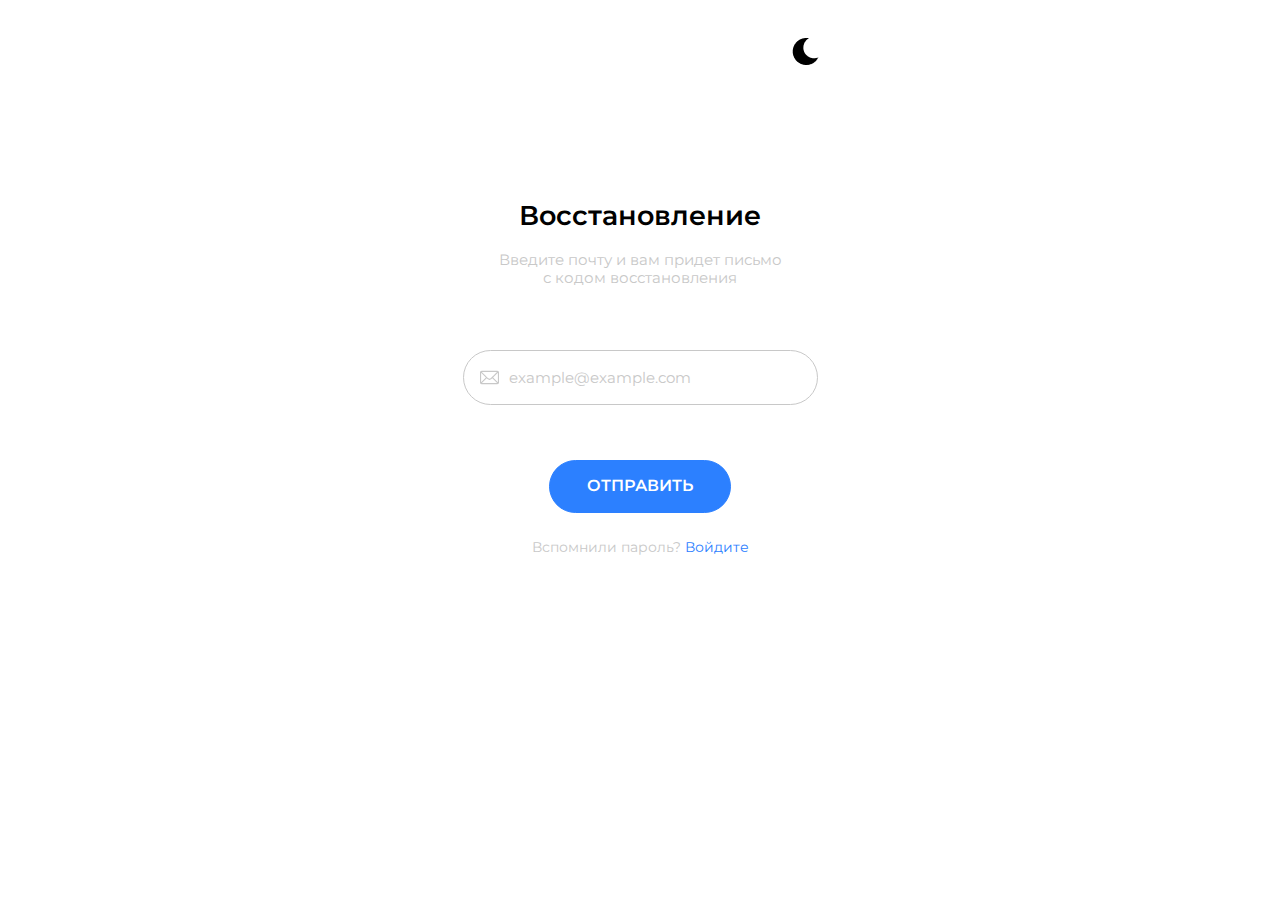
==== forgot/index.html @ 631c5f06 "add index.htnl and style.css" ====
<!DOCTYPE html>
<html lang="en">
<head>
  <meta charset="UTF-8">
  <meta http-equiv="X-UA-Compatible" content="IE=edge">
  <meta name="viewport" content="width=device-width, initial-scale=1.0">
  <title>Восстановление Пароля</title>
  <link rel="stylesheet" href="/forgot/css/normalize.css">
  <link rel="stylesheet" href="/forgot/css/style.css">
  <script defer src="/forgot/js/app.js"></script>
  <script defer src="/forgot/js/app2.js"></script>
</head>
<body>

      <!-- ПЕРЕКЛЮЧЕНИЕ ТЕМЫ -->
    <section class="sct-theme">

      <div class="container sct-theme__container">

        <button class="sct-theme__toggle">
          <div class="sct-theme__toggle__bg"></div>
        </button>

      </div>

    </section>


    <!-- ХЕДЕР -->
    <header class="header">

      <div class="container header__container">

        <h1 class="header__heading">
          Восстановление
        </h1>

        <p class="header__description">
          Введите почту и вам придет письмо <br> с кодом восстановления
        </p>

      </div>

    </header>

    <main>


      <!-- СЕКЦИЯ "ФОРМА" -->
      <section class="sct-form">

        <div class="container sct-form__container">

          <form autocomplete method="POST" class="sct-form__form">
            
            <input autocomplete="off" type="email" name="email" placeholder="example@example.com" class="sct-form__form__input">

            <input autocomplete="off" minlength="6" maxlength="6" type="text" name="password" placeholder="Verify Code" class="sct-form__form__input">

            <a href="" class="sct-form__form__mail">
              Не приходит код?
            </a>

            <a href="" class="sct-form__form__mail">
              Сменить почту
            </a>
            
            <!-- <button type="submit" class="btn sct-form__form__btn">
              ВОЙТИ
            </button> -->

          </form>

          <button class="btn btn-send">
            ОТПРАВИТЬ
          </button>

          <button class="btn btn-verify">
            ВОССТАНОВИТЬ
          </button>

          <p class="sct-form__reg">
            Вспомнили пароль?
            <a href="/index.html" class="sct-form__reg__link">
              Войдите
            </a>
          </p>

        </div>

      </section>

    </main>

</body>
</html>
---- forgot/css/style.css ----
/* ШРИФТЫ */
@import url('https://fonts.googleapis.com/css2?family=Montserrat:wght@400;600&display=swap');


/* ОБЩЕЕ */
* {
  box-sizing: border-box;
  padding: 0;
  margin: 0;
  list-style: none;
}

html {
  font-family: 'Montserrat', sans-serif;
}

body {
  background-color: var(--color-background);
  transition: background-color .5s;
}

h1,
h2,
h3,
h4,
h5,
h6,
p {
  margin: 0;
  padding: 0;
}

a,
a:hover,
a:visited,
a:focus,
a:active {
  text-decoration: none;
}

button {
  outline: none;
  border: none;
  cursor: pointer;
  background-color: transparent;
}


/* КОНТЕЙНЕР */
.container {
  display: block;
  max-width: 375px;
  padding: 0px 10px;
  margin-left: auto;
  margin-right: auto;
}


/* ГЛОБАЛЬНАЯ ПЕРЕМЕННАЯ СВЕТЛАЯ ТЕМА */
:root {
  /* sct-theme_toggle */
  --bg-image-sct-theme__toggle: url(../img/moon.svg) no-repeat;
  --width-sct-theme-toggle: 27px;
  --left-sct-theme-toggle: 92.874397%;
  --shadow-sct-theme-toggle: drop-shadow(0 0 10px rgba(26, 26, 26, .5));


  /* header */
  --padding-header: 130px;

  /* header__svg */
  --width-header__svg: 210px;
  --height-header__svg: 194px;
  --bg-image-header__svg: url(../img/server\ 1.png) no-repeat;

  /* header__heading */
  --color-header_heading: #000;

  /* header__description */
  --color-header_description: #c8c8c8;;


  /* sct-form */

  /* sct-form__form__input */
  --display-sct-form__form__input: none;
  --display-btn-send: block;
  --display-btn-verify: none;
  --display-sct-form__form__mail: none;
  --color-sct-form__form__input: #c8c8c8;
  --color-sct-form__form__mail: #c8c8c8;

  /* sct-form__form__input::placeholder */
  --color-sct-form__form__input-placeholder: #c8c8c8;
  --bg-image-sct-form__form__input-nth-child1: url(../img/placeholder/mail.svg) no-repeat;
  --bg-image-sct-form__form__input-nth-child2: url(../img/placeholder/pass\ gray.svg) no-repeat;


  /* sct-form__form__forgot */
  --color-sct-form__form__forgot: #c5c5c5;

  /* sct-form_reg */
  --color-sct-form_reg: #c8c8c8;


  /* background */
  --color-background: #fff;
}


/* ГЛОБАЛЬНАЯ ПЕРЕМЕННАЯ ТЕМНАЯ ТЕМА */
:root[data-theme='dark'] {
  /* sct-theme_toggle */
  --bg-image-sct-theme__toggle: url(../img/sun.png) contain no-repeat;
  --width-sct-theme-toggle: 36px;
  --left-sct-theme-toggle: 89.8%;
  --shadow-sct-theme-toggle: drop-shadow(0 0 10px rgba(255, 255, 255, 0.5));


  /* header */
  --padding-header: 121px;

  /* header__svg */
  --width-header__svg: 272px;
  --height-header__svg: 195px;
  --bg-image-header__svg: url(../img/server4.png) no-repeat;

  /* header__heading */
  --color-header_heading: #fff;

  /* header__description */
  --color-header_description: #fff;;


  /* sct-form */

  /* sct-form__form__input */
  --color-sct-form__form__input: #fff;
  --color-sct-form__form__mail: #fff;

  /* sct-form__form__input::placeholder */
  --color-sct-form__form__input-placeholder: #fff;
  --bg-image-sct-form__form__input-nth-child1: url(../img/placeholder/mail\ white.svg) no-repeat;
  --bg-image-sct-form__form__input-nth-child2: url(../img/placeholder/pass\ white.svg) no-repeat;


  /* sct-form__form__forgot */
  --color-sct-form__form__forgot: #fff;

  /* sct-form_reg */
  --color-sct-form_reg: #fff;


  /* background */
  --color-background: #1a1a1a;
}

:root[verify='true'] {
  --display-sct-form__form__input: block;
  --display-btn-send: none;
  --display-btn-verify: block;
  --display-sct-form__form__mail: inline-block;
}

html[data-theme='dark'] .sct-theme__toggle__bg {
  width: 100%;
  height: 100%;
  background: url(../img/sun.png) no-repeat;
  transition: background .5s;
}


/* КНОПКА ПЕРЕКЛЮЧЕНИЯ ТЕМЫ */
.sct-theme {
  width: 100%;

  padding-top: 38px;
}

.sct-theme__container {
  width: 375px;
}

.sct-theme__toggle {
  position: relative;
  left: var(--left-sct-theme-toggle);
  width: var(--width-sct-theme-toggle);
  height: var(--width-sct-theme-toggle);
  transition-property: left, width, height;
  transition-duration: .5s;
}

.sct-theme__toggle__bg {
  width: 100%;
  height: 100%;
  background: url(../img/moon.png) no-repeat;
  transition: background .5s;
}

.sct-theme__toggle__bg:hover {
  filter: var(--shadow-sct-theme-toggle);
  transition: filter .5s;
}


/* ХЕДЕР */
.header {
  padding-top: var(--padding-header);
}

.header__container {
  display: flex;
  flex-direction: column;
  align-items: center;
}

.header__svg {
  width: var(--width-header__svg);
  height: var(--height-header__svg);

  background: var(--bg-image-header__svg);

  margin-bottom: 19px;

  transition-property: width, height, background-color;
  transition-duration: .5s;
}

.header__heading {
  margin-bottom: 19px;

  font-weight: 600;
  font-size: 27px;
  line-height: 33px;
  color: var(--color-header_heading);
  transition: color .5s;
}

.header__description {
  text-align: center;
  font-weight: 400;
  font-size: 15px;
  line-height: 18px;
  color: var(--color-header_description);
  transition: color .5s;
}


/* СЕКЦИЯ "ФОРМА" */
.sct-form {
  padding-top: 63px;
}

.sct-form__container {
  display: flex;
  flex-direction: column;
  align-items: center;
}

.sct-form__form {
  display: flex;
  flex-direction: column;
  align-items: center;
}

.sct-form__form__img {
  display: inline-block;
  position: relative;
  left: 18px;

  width: 21px;
  height: 21px;
}

.sct-form__form__mail {
  display: var(--display-sct-form__form__mail);
  font-weight: 400;
  font-size: 15px;
  line-height: 18px;
  color: var(--color-sct-form__form__mail);
  transition-property: display, color;
  transition-duration: .5s;
}

.sct-form__form__mail:nth-of-type(1) {
  margin-bottom: 8px;
  margin-left: 214px;
}

.sct-form__form__mail:nth-of-type(2) {
  margin-bottom: 55px;
  margin-left: 236px;
}

.sct-form__form__input {
  display: inline-block;

  width: 355px;
  height: 55px;

  color: #c8c8c8;

  border: 1px solid var(--color-sct-form__form__input);
  border-radius: 100px;
  background-color: transparent;
  transition: border .5s;
}

.sct-form__form__input:nth-child(2) {
  margin-bottom: 14px;
}

.sct-form__form__input:nth-child(1) {
  margin-bottom: 55px;
}

.sct-form__form__input:focus {
  color: #2C80FF;
}

.sct-form__form__input:nth-child(1):focus::placeholder {
  background: url(../img/placeholder/mail\ blue.svg) no-repeat 5%;
  transition: background .5s;
}

.sct-form__form__input:nth-child(2):focus::placeholder {
  background: url(../img/placeholder/pass-blue.svg) no-repeat 5%;
  transition: background .5s;
}

.sct-form__form__input::placeholder {
  padding-left: 45px;
  font-weight: 400;
  font-size: 15px;
  line-height: 18px;
  color: var(--color-sct-form__form__input-placeholder);
  transition: color .5s;
}

.sct-form__form__input:nth-child(1)::placeholder {
  background: var(--bg-image-sct-form__form__input-nth-child1) 5%;
  transition: background .5s;
}

.sct-form__form__input:nth-child(2)::placeholder {
  background: var(--bg-image-sct-form__form__input-nth-child2) 5%;
  transition: background .5s;
}

.sct-form__form__input:focus {
  border: 2px solid #2C80FF;
  outline: none;
  color: #2C80FF;
}

.sct-form__form__input:focus::placeholder {
  color: #2C80FF;
}

.sct-form__form__forgot {
  display: inline-block;

  margin-bottom: 41px;
  margin-left: 226px;

  font-weight: 400;
  font-size: 15px;
  line-height: 18px;
  color: var(--color-sct-form__form__forgot);
  transition: color .5s;
}

.sct-form__form__forgot:hover {
  color: #2C80FF;
  text-decoration: underline;
  transition-property: color, text-decoration;
  transition-duration: .5s;
}

.btn {
  display: inline-block;

  padding: 16px 37px;

  margin-bottom: 26px;

  background: #2C80FF;
  border: 1px solid #2C80FF;
  border-radius: 100px;

  font-weight: 600;
  color: white;
  cursor: pointer;
  transition: .5s;
}

.btn-verify {
  padding: 16px 15px;
}

.btn:hover,
.btn-verify:hover {
  background-color: transparent;
  color: #2C80FF;
  transition-property: color, background-color;
  transition-duration: .5s;
}

.sct-form__reg {
  font-weight: 400;
  font-size: 14px;
  line-height: 17px;
  color: var(--color-sct-form_reg);
  transition: color .5s;
}

.sct-form__reg__link {
  color: #2C80FF;
}

.sct-form__reg__link:hover {
  text-decoration: underline;
  transition: text-decoration .5s;
}

.sct-form__form__input:nth-child(2) {
  display: var(--display-sct-form__form__input);
  transition: display .4s;
}

.btn-send {
  display: var(--display-btn-send);
  transition: display .4s;
}

.btn-verify {
  display: var(--display-btn-verify);
  transition: display .4s;
}
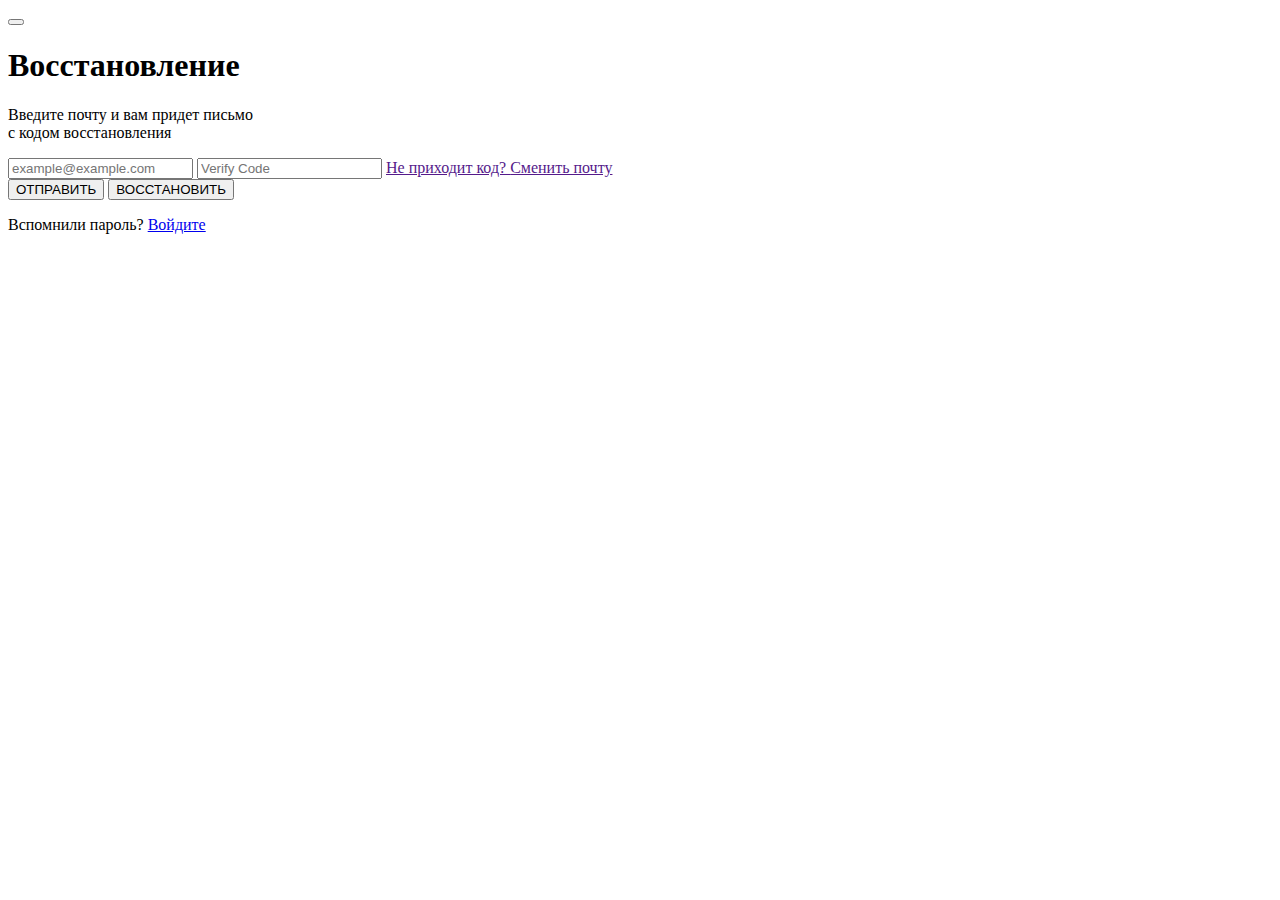
==== commit 58883530: "modified" ====
--- a/forgot/index.html
+++ b/forgot/index.html
@@ -5,10 +5,10 @@
   <meta http-equiv="X-UA-Compatible" content="IE=edge">
   <meta name="viewport" content="width=device-width, initial-scale=1.0">
   <title>Восстановление Пароля</title>
-  <link rel="stylesheet" href="/forgot/css/normalize.css">
-  <link rel="stylesheet" href="/forgot/css/style.css">
-  <script defer src="/forgot/js/app.js"></script>
-  <script defer src="/forgot/js/app2.js"></script>
+  <link rel="stylesheet" href="forgot/css/normalize.css">
+  <link rel="stylesheet" href="forgot/css/style.css">
+  <script defer src="forgot/js/app.js"></script>
+  <script defer src="forgot/js/app2.js"></script>
 </head>
 <body>
 
@@ -81,7 +81,7 @@
 
           <p class="sct-form__reg">
             Вспомнили пароль?
-            <a href="/index.html" class="sct-form__reg__link">
+            <a href="index.html" class="sct-form__reg__link">
               Войдите
             </a>
           </p>
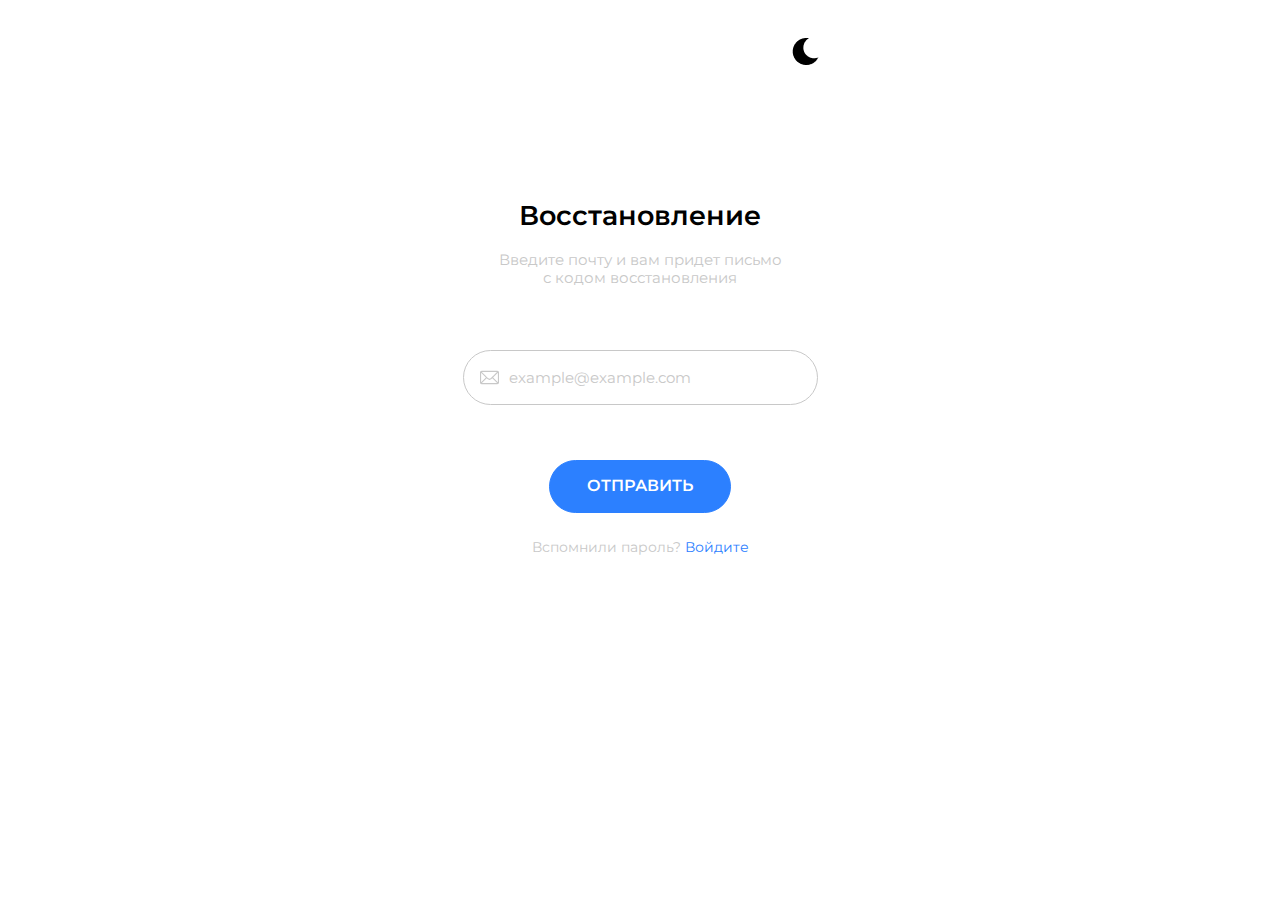
==== commit 87f46f91: "modified" ====
--- a/forgot/index.html
+++ b/forgot/index.html
@@ -5,10 +5,10 @@
   <meta http-equiv="X-UA-Compatible" content="IE=edge">
   <meta name="viewport" content="width=device-width, initial-scale=1.0">
   <title>Восстановление Пароля</title>
-  <link rel="stylesheet" href="forgot/css/normalize.css">
-  <link rel="stylesheet" href="forgot/css/style.css">
-  <script defer src="forgot/js/app.js"></script>
-  <script defer src="forgot/js/app2.js"></script>
+  <link rel="stylesheet" href="/forgot/css/normalize.css">
+  <link rel="stylesheet" href="/forgot/css/style.css">
+  <script defer src="/forgot/js/app.js"></script>
+  <script defer src="/forgot/js/app2.js"></script>
 </head>
 <body>
 
--- a/forgot/css/style.css
+++ b/forgot/css/style.css
@@ -0,0 +1,461 @@
+  /* ШРИФТЫ */
+@import url('https://fonts.googleapis.com/css2?family=Montserrat:wght@400;600&display=swap');
+
+
+/* ОБЩЕЕ */
+* {
+  box-sizing: border-box;
+  padding: 0;
+  margin: 0;
+  list-style: none;
+}
+
+html {
+  font-family: 'Montserrat', sans-serif;
+}
+
+body {
+  background-color: var(--color-background);
+  transition: background-color .5s;
+}
+
+h1,
+h2,
+h3,
+h4,
+h5,
+h6,
+p {
+  margin: 0;
+  padding: 0;
+}
+
+a,
+a:hover,
+a:visited,
+a:focus,
+a:active {
+  text-decoration: none;
+}
+
+button {
+  outline: none;
+  border: none;
+  cursor: pointer;
+  background-color: transparent;
+}
+
+
+/* КОНТЕЙНЕР */
+.container {
+  display: block;
+  max-width: 375px;
+  padding: 0px 10px;
+  margin-left: auto;
+  margin-right: auto;
+}
+
+
+/* ГЛОБАЛЬНАЯ ПЕРЕМЕННАЯ СВЕТЛАЯ ТЕМА */
+:root {
+  /* sct-theme_toggle */
+  --bg-image-sct-theme__toggle: url(../img/moon.svg) no-repeat;
+  --width-sct-theme-toggle: 27px;
+  --left-sct-theme-toggle: 92.874397%;
+  --shadow-sct-theme-toggle: drop-shadow(0 0 10px rgba(26, 26, 26, .5));
+
+
+  /* header */
+  --padding-header: 130px;
+
+  /* header__svg */
+  --width-header__svg: 210px;
+  --height-header__svg: 194px;
+  --bg-image-header__svg: url(../img/server\ 1.png) no-repeat;
+
+  /* header__heading */
+  --color-header_heading: #000;
+
+  /* header__description */
+  --color-header_description: #c8c8c8;;
+
+
+  /* sct-form */
+
+  /* sct-form__form__input */
+  --display-sct-form__form__input: none;
+  --display-btn-send: block;
+  --display-btn-verify: none;
+  --display-sct-form__form__mail: none;
+  --color-sct-form__form__input: #c8c8c8;
+  --color-sct-form__form__mail: #c8c8c8;
+
+  /* sct-form__form__input::placeholder */
+  --color-sct-form__form__input-placeholder: #c8c8c8;
+  --bg-image-sct-form__form__input-nth-child1: url(../img/placeholder/mail.svg) no-repeat;
+  --bg-image-sct-form__form__input-nth-child2: url(../img/placeholder/pass\ gray.svg) no-repeat;
+
+
+  /* sct-form__form__forgot */
+  --color-sct-form__form__forgot: #c5c5c5;
+
+  /* sct-form_reg */
+  --color-sct-form_reg: #c8c8c8;
+
+
+  /* background */
+  --color-background: #fff;
+}
+
+
+/* ГЛОБАЛЬНАЯ ПЕРЕМЕННАЯ ТЕМНАЯ ТЕМА */
+:root[data-theme='dark'] {
+  /* sct-theme_toggle */
+  --bg-image-sct-theme__toggle: url(../img/sun.png) contain no-repeat;
+  --width-sct-theme-toggle: 36px;
+  --left-sct-theme-toggle: 89.8%;
+  --shadow-sct-theme-toggle: drop-shadow(0 0 10px rgba(255, 255, 255, 0.5));
+
+
+  /* header */
+  --padding-header: 121px;
+
+  /* header__svg */
+  --width-header__svg: 272px;
+  --height-header__svg: 195px;
+  --bg-image-header__svg: url(../img/server4.png) no-repeat;
+
+  /* header__heading */
+  --color-header_heading: #fff;
+
+  /* header__description */
+  --color-header_description: #fff;;
+
+
+  /* sct-form */
+
+  /* sct-form__form__input */
+  --color-sct-form__form__input: #fff;
+  --color-sct-form__form__mail: #fff;
+
+  /* sct-form__form__input::placeholder */
+  --color-sct-form__form__input-placeholder: #fff;
+  --bg-image-sct-form__form__input-nth-child1: url(../img/placeholder/mail\ white.svg) no-repeat;
+  --bg-image-sct-form__form__input-nth-child2: url(../img/placeholder/pass\ white.svg) no-repeat;
+
+
+  /* sct-form__form__forgot */
+  --color-sct-form__form__forgot: #fff;
+
+  /* sct-form_reg */
+  --color-sct-form_reg: #fff;
+
+
+  /* background */
+  --color-background: #1a1a1a;
+}
+
+:root[verify='true'] {
+  --display-sct-form__form__input: block;
+  --display-btn-send: none;
+  --display-btn-verify: block;
+  --display-sct-form__form__mail: inline-block;
+}
+
+html[data-theme='dark'] .sct-theme__toggle__bg {
+  width: 100%;
+  height: 100%;
+  background: url(../img/sun.png) no-repeat;
+  transition: background .5s;
+}
+
+
+/* КНОПКА ПЕРЕКЛЮЧЕНИЯ ТЕМЫ */
+.sct-theme {
+  width: 100%;
+
+  padding-top: 38px;
+}
+
+.sct-theme__container {
+  width: 375px;
+}
+
+.sct-theme__toggle {
+  position: relative;
+  left: var(--left-sct-theme-toggle);
+  width: var(--width-sct-theme-toggle);
+  height: var(--width-sct-theme-toggle);
+  transition-property: left, width, height;
+  transition-duration: .5s;
+}
+
+.sct-theme__toggle__bg {
+  width: 100%;
+  height: 100%;
+  background: url(../img/moon.png) no-repeat;
+  transition: background .5s;
+}
+
+.sct-theme__toggle__bg:hover {
+  filter: var(--shadow-sct-theme-toggle);
+  transition: filter .5s;
+}
+
+
+/* ХЕДЕР */
+.header {
+  padding-top: var(--padding-header);
+}
+
+.header__container {
+  display: flex;
+  flex-direction: column;
+  align-items: center;
+}
+
+.header__svg {
+  width: var(--width-header__svg);
+  height: var(--height-header__svg);
+
+  background: var(--bg-image-header__svg);
+
+  margin-bottom: 19px;
+
+  transition-property: width, height, background-color;
+  transition-duration: .5s;
+}
+
+.header__heading {
+  margin-bottom: 19px;
+
+  font-weight: 600;
+  font-size: 27px;
+  line-height: 33px;
+  color: var(--color-header_heading);
+  transition: color .5s;
+}
+
+.header__description {
+  text-align: center;
+  font-weight: 400;
+  font-size: 15px;
+  line-height: 18px;
+  color: var(--color-header_description);
+  transition: color .5s;
+}
+
+
+/* СЕКЦИЯ "ФОРМА" */
+.sct-form {
+  padding-top: 63px;
+}
+
+.sct-form__container {
+  display: flex;
+  flex-direction: column;
+  align-items: center;
+}
+
+.sct-form__form {
+  display: flex;
+  flex-direction: column;
+  align-items: center;
+}
+
+.sct-form__form__img {
+  display: inline-block;
+  position: relative;
+  left: 18px;
+
+  width: 21px;
+  height: 21px;
+}
+
+.sct-form__form__mail {
+  display: var(--display-sct-form__form__mail);
+  font-weight: 400;
+  font-size: 15px;
+  line-height: 18px;
+  color: var(--color-sct-form__form__mail);
+  transition-property: display, color;
+  transition-duration: .5s;
+}
+
+.sct-form__form__mail:nth-of-type(1) {
+  margin-bottom: 8px;
+  margin-left: 214px;
+}
+
+.sct-form__form__mail:nth-of-type(2) {
+  margin-bottom: 55px;
+  margin-left: 236px;
+}
+
+.sct-form__form__input {
+  display: inline-block;
+
+  width: 355px;
+  height: 55px;
+
+  color: #c8c8c8;
+
+  border: 1px solid var(--color-sct-form__form__input);
+  border-radius: 100px;
+  background-color: transparent;
+  transition: border .5s;
+}
+
+.sct-form__form__input:nth-child(2) {
+  margin-bottom: 14px;
+}
+
+.sct-form__form__input:nth-child(1) {
+  margin-bottom: 55px;
+}
+
+.sct-form__form__input:focus {
+  color: #2C80FF;
+}
+
+.sct-form__form__input:nth-child(1):focus::placeholder {
+  background: url(../img/placeholder/mail\ blue.svg) no-repeat 5%;
+  transition: background .5s;
+}
+
+.sct-form__form__input:nth-child(2):focus::placeholder {
+  background: url(../img/placeholder/pass-blue.svg) no-repeat 5%;
+  transition: background .5s;
+}
+
+.sct-form__form__input::placeholder {
+  padding-left: 45px;
+  font-weight: 400;
+  font-size: 15px;
+  line-height: 18px;
+  color: var(--color-sct-form__form__input-placeholder);
+  transition: color .5s;
+}
+
+.sct-form__form__input:nth-child(1)::placeholder {
+  background: var(--bg-image-sct-form__form__input-nth-child1) 5%;
+  transition: background .5s;
+}
+
+.sct-form__form__input:nth-child(2)::placeholder {
+  background: var(--bg-image-sct-form__form__input-nth-child2) 5%;
+  transition: background .5s;
+}
+
+.sct-form__form__input:focus {
+  border: 2px solid #2C80FF;
+  outline: none;
+  color: #2C80FF;
+}
+
+.sct-form__form__input:focus::placeholder {
+  color: #2C80FF;
+}
+
+.sct-form__form__forgot {
+  display: inline-block;
+
+  margin-bottom: 41px;
+  margin-left: 226px;
+
+  font-weight: 400;
+  font-size: 15px;
+  line-height: 18px;
+  color: var(--color-sct-form__form__forgot);
+  transition: color .5s;
+}
+
+.sct-form__form__forgot:hover {
+  color: #2C80FF;
+  text-decoration: underline;
+  transition-property: color, text-decoration;
+  transition-duration: .5s;
+}
+
+.btn {
+  display: inline-block;
+
+  padding: 16px 37px;
+
+  margin-bottom: 26px;
+
+  background: #2C80FF;
+  border: 1px solid #2C80FF;
+  border-radius: 100px;
+
+  font-weight: 600;
+  color: white;
+  cursor: pointer;
+  transition: .5s;
+}
+
+.btn-verify {
+  padding: 16px 15px;
+}
+
+.btn:hover,
+.btn-verify:hover {
+  background-color: transparent;
+  color: #2C80FF;
+  transition-property: color, background-color;
+  transition-duration: .5s;
+}
+
+.sct-form__reg {
+  font-weight: 400;
+  font-size: 14px;
+  line-height: 17px;
+  color: var(--color-sct-form_reg);
+  transition: color .5s;
+}
+
+.sct-form__reg__link {
+  color: #2C80FF;
+}
+
+.sct-form__reg__link:hover {
+  text-decoration: underline;
+  transition: text-decoration .5s;
+}
+
+.sct-form__form__input:nth-child(2) {
+  display: var(--display-sct-form__form__input);
+  transition: display .4s;
+}
+
+.btn-send {
+  display: var(--display-btn-send);
+  transition: display .4s;
+}
+
+.btn-verify {
+  display: var(--display-btn-verify);
+  transition: display .4s;
+}
+
+
+
+
+
+
+
+
+
+
+
+
+
+
+
+
+
+
+
+
+
+
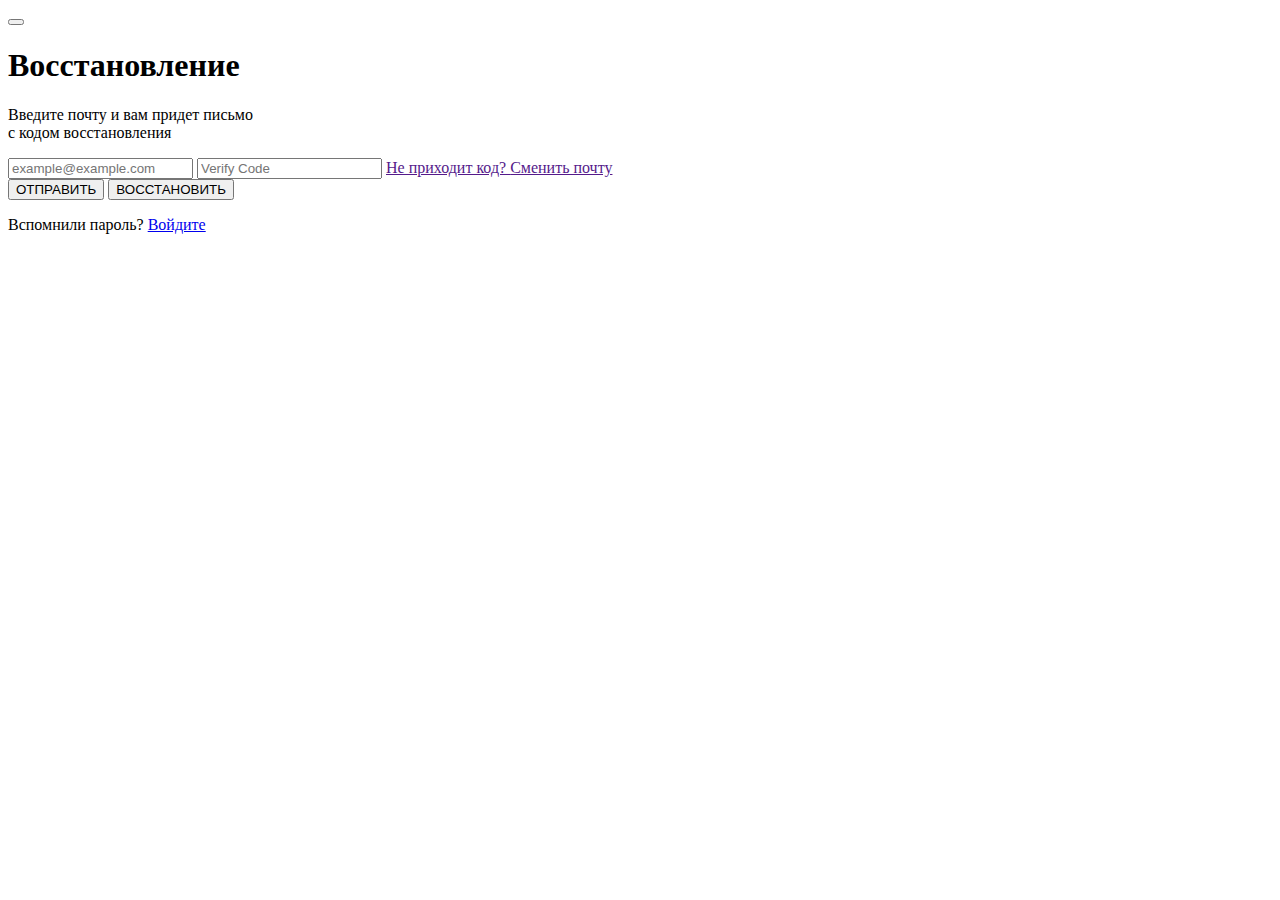
==== commit 6a849f2f: "modified" ====
--- a/forgot/index.html
+++ b/forgot/index.html
@@ -5,10 +5,10 @@
   <meta http-equiv="X-UA-Compatible" content="IE=edge">
   <meta name="viewport" content="width=device-width, initial-scale=1.0">
   <title>Восстановление Пароля</title>
-  <link rel="stylesheet" href="/forgot/css/normalize.css">
-  <link rel="stylesheet" href="/forgot/css/style.css">
-  <script defer src="/forgot/js/app.js"></script>
-  <script defer src="/forgot/js/app2.js"></script>
+  <link rel="stylesheet" href="forgot/css/normalize.css">
+  <link rel="stylesheet" href="forgot/css/style.css">
+  <script defer src="forgot/js/app.js"></script>
+  <script defer src="forgot/js/app2.js"></script>
 </head>
 <body>
 
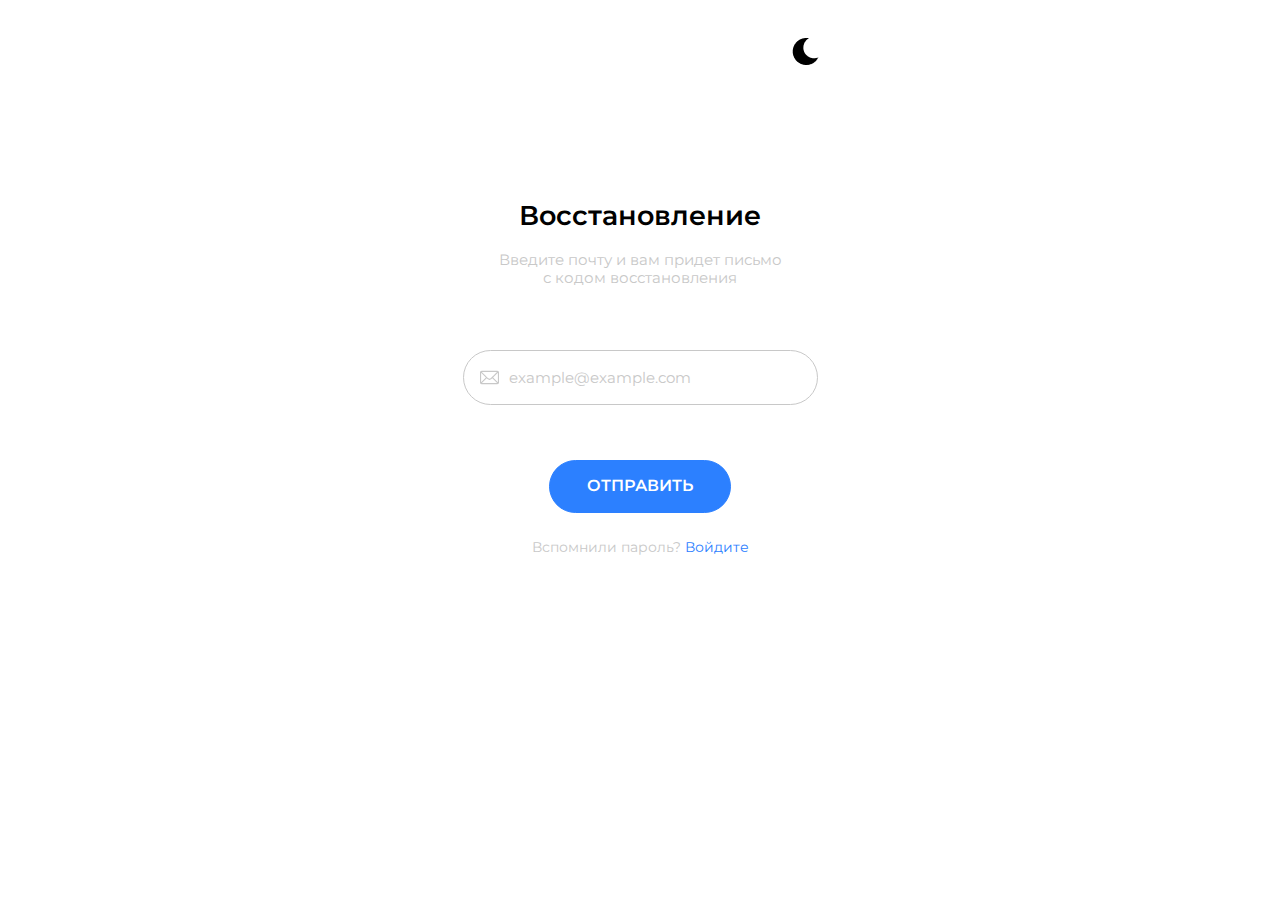
==== commit d7848173: "modified" ====
--- a/forgot/index.html
+++ b/forgot/index.html
@@ -5,10 +5,10 @@
   <meta http-equiv="X-UA-Compatible" content="IE=edge">
   <meta name="viewport" content="width=device-width, initial-scale=1.0">
   <title>Восстановление Пароля</title>
-  <link rel="stylesheet" href="forgot/css/normalize.css">
-  <link rel="stylesheet" href="forgot/css/style.css">
-  <script defer src="forgot/js/app.js"></script>
-  <script defer src="forgot/js/app2.js"></script>
+  <link rel="stylesheet" href="css/normalize.css">
+  <link rel="stylesheet" href="css/style.css">
+  <script defer src="js/app.js"></script>
+  <script defer src="js/app2.js"></script>
 </head>
 <body>
 
--- a/forgot/css/style.css
+++ b/forgot/css/style.css
@@ -0,0 +1,461 @@
+  /* ШРИФТЫ */
+@import url('https://fonts.googleapis.com/css2?family=Montserrat:wght@400;600&display=swap');
+
+
+/* ОБЩЕЕ */
+* {
+  box-sizing: border-box;
+  padding: 0;
+  margin: 0;
+  list-style: none;
+}
+
+html {
+  font-family: 'Montserrat', sans-serif;
+}
+
+body {
+  background-color: var(--color-background);
+  transition: background-color .5s;
+}
+
+h1,
+h2,
+h3,
+h4,
+h5,
+h6,
+p {
+  margin: 0;
+  padding: 0;
+}
+
+a,
+a:hover,
+a:visited,
+a:focus,
+a:active {
+  text-decoration: none;
+}
+
+button {
+  outline: none;
+  border: none;
+  cursor: pointer;
+  background-color: transparent;
+}
+
+
+/* КОНТЕЙНЕР */
+.container {
+  display: block;
+  max-width: 375px;
+  padding: 0px 10px;
+  margin-left: auto;
+  margin-right: auto;
+}
+
+
+/* ГЛОБАЛЬНАЯ ПЕРЕМЕННАЯ СВЕТЛАЯ ТЕМА */
+:root {
+  /* sct-theme_toggle */
+  --bg-image-sct-theme__toggle: url(../img/moon.svg) no-repeat;
+  --width-sct-theme-toggle: 27px;
+  --left-sct-theme-toggle: 92.874397%;
+  --shadow-sct-theme-toggle: drop-shadow(0 0 10px rgba(26, 26, 26, .5));
+
+
+  /* header */
+  --padding-header: 130px;
+
+  /* header__svg */
+  --width-header__svg: 210px;
+  --height-header__svg: 194px;
+  --bg-image-header__svg: url(../img/server\ 1.png) no-repeat;
+
+  /* header__heading */
+  --color-header_heading: #000;
+
+  /* header__description */
+  --color-header_description: #c8c8c8;;
+
+
+  /* sct-form */
+
+  /* sct-form__form__input */
+  --display-sct-form__form__input: none;
+  --display-btn-send: block;
+  --display-btn-verify: none;
+  --display-sct-form__form__mail: none;
+  --color-sct-form__form__input: #c8c8c8;
+  --color-sct-form__form__mail: #c8c8c8;
+
+  /* sct-form__form__input::placeholder */
+  --color-sct-form__form__input-placeholder: #c8c8c8;
+  --bg-image-sct-form__form__input-nth-child1: url(../img/placeholder/mail.svg) no-repeat;
+  --bg-image-sct-form__form__input-nth-child2: url(../img/placeholder/pass\ gray.svg) no-repeat;
+
+
+  /* sct-form__form__forgot */
+  --color-sct-form__form__forgot: #c5c5c5;
+
+  /* sct-form_reg */
+  --color-sct-form_reg: #c8c8c8;
+
+
+  /* background */
+  --color-background: #fff;
+}
+
+
+/* ГЛОБАЛЬНАЯ ПЕРЕМЕННАЯ ТЕМНАЯ ТЕМА */
+:root[data-theme='dark'] {
+  /* sct-theme_toggle */
+  --bg-image-sct-theme__toggle: url(../img/sun.png) contain no-repeat;
+  --width-sct-theme-toggle: 36px;
+  --left-sct-theme-toggle: 89.8%;
+  --shadow-sct-theme-toggle: drop-shadow(0 0 10px rgba(255, 255, 255, 0.5));
+
+
+  /* header */
+  --padding-header: 121px;
+
+  /* header__svg */
+  --width-header__svg: 272px;
+  --height-header__svg: 195px;
+  --bg-image-header__svg: url(../img/server4.png) no-repeat;
+
+  /* header__heading */
+  --color-header_heading: #fff;
+
+  /* header__description */
+  --color-header_description: #fff;;
+
+
+  /* sct-form */
+
+  /* sct-form__form__input */
+  --color-sct-form__form__input: #fff;
+  --color-sct-form__form__mail: #fff;
+
+  /* sct-form__form__input::placeholder */
+  --color-sct-form__form__input-placeholder: #fff;
+  --bg-image-sct-form__form__input-nth-child1: url(../img/placeholder/mail\ white.svg) no-repeat;
+  --bg-image-sct-form__form__input-nth-child2: url(../img/placeholder/pass\ white.svg) no-repeat;
+
+
+  /* sct-form__form__forgot */
+  --color-sct-form__form__forgot: #fff;
+
+  /* sct-form_reg */
+  --color-sct-form_reg: #fff;
+
+
+  /* background */
+  --color-background: #1a1a1a;
+}
+
+:root[verify='true'] {
+  --display-sct-form__form__input: block;
+  --display-btn-send: none;
+  --display-btn-verify: block;
+  --display-sct-form__form__mail: inline-block;
+}
+
+html[data-theme='dark'] .sct-theme__toggle__bg {
+  width: 100%;
+  height: 100%;
+  background: url(../img/sun.png) no-repeat;
+  transition: background .5s;
+}
+
+
+/* КНОПКА ПЕРЕКЛЮЧЕНИЯ ТЕМЫ */
+.sct-theme {
+  width: 100%;
+
+  padding-top: 38px;
+}
+
+.sct-theme__container {
+  width: 375px;
+}
+
+.sct-theme__toggle {
+  position: relative;
+  left: var(--left-sct-theme-toggle);
+  width: var(--width-sct-theme-toggle);
+  height: var(--width-sct-theme-toggle);
+  transition-property: left, width, height;
+  transition-duration: .5s;
+}
+
+.sct-theme__toggle__bg {
+  width: 100%;
+  height: 100%;
+  background: url(../img/moon.png) no-repeat;
+  transition: background .5s;
+}
+
+.sct-theme__toggle__bg:hover {
+  filter: var(--shadow-sct-theme-toggle);
+  transition: filter .5s;
+}
+
+
+/* ХЕДЕР */
+.header {
+  padding-top: var(--padding-header);
+}
+
+.header__container {
+  display: flex;
+  flex-direction: column;
+  align-items: center;
+}
+
+.header__svg {
+  width: var(--width-header__svg);
+  height: var(--height-header__svg);
+
+  background: var(--bg-image-header__svg);
+
+  margin-bottom: 19px;
+
+  transition-property: width, height, background-color;
+  transition-duration: .5s;
+}
+
+.header__heading {
+  margin-bottom: 19px;
+
+  font-weight: 600;
+  font-size: 27px;
+  line-height: 33px;
+  color: var(--color-header_heading);
+  transition: color .5s;
+}
+
+.header__description {
+  text-align: center;
+  font-weight: 400;
+  font-size: 15px;
+  line-height: 18px;
+  color: var(--color-header_description);
+  transition: color .5s;
+}
+
+
+/* СЕКЦИЯ "ФОРМА" */
+.sct-form {
+  padding-top: 63px;
+}
+
+.sct-form__container {
+  display: flex;
+  flex-direction: column;
+  align-items: center;
+}
+
+.sct-form__form {
+  display: flex;
+  flex-direction: column;
+  align-items: center;
+}
+
+.sct-form__form__img {
+  display: inline-block;
+  position: relative;
+  left: 18px;
+
+  width: 21px;
+  height: 21px;
+}
+
+.sct-form__form__mail {
+  display: var(--display-sct-form__form__mail);
+  font-weight: 400;
+  font-size: 15px;
+  line-height: 18px;
+  color: var(--color-sct-form__form__mail);
+  transition-property: display, color;
+  transition-duration: .5s;
+}
+
+.sct-form__form__mail:nth-of-type(1) {
+  margin-bottom: 8px;
+  margin-left: 214px;
+}
+
+.sct-form__form__mail:nth-of-type(2) {
+  margin-bottom: 55px;
+  margin-left: 236px;
+}
+
+.sct-form__form__input {
+  display: inline-block;
+
+  width: 355px;
+  height: 55px;
+
+  color: #c8c8c8;
+
+  border: 1px solid var(--color-sct-form__form__input);
+  border-radius: 100px;
+  background-color: transparent;
+  transition: border .5s;
+}
+
+.sct-form__form__input:nth-child(2) {
+  margin-bottom: 14px;
+}
+
+.sct-form__form__input:nth-child(1) {
+  margin-bottom: 55px;
+}
+
+.sct-form__form__input:focus {
+  color: #2C80FF;
+}
+
+.sct-form__form__input:nth-child(1):focus::placeholder {
+  background: url(../img/placeholder/mail\ blue.svg) no-repeat 5%;
+  transition: background .5s;
+}
+
+.sct-form__form__input:nth-child(2):focus::placeholder {
+  background: url(../img/placeholder/pass-blue.svg) no-repeat 5%;
+  transition: background .5s;
+}
+
+.sct-form__form__input::placeholder {
+  padding-left: 45px;
+  font-weight: 400;
+  font-size: 15px;
+  line-height: 18px;
+  color: var(--color-sct-form__form__input-placeholder);
+  transition: color .5s;
+}
+
+.sct-form__form__input:nth-child(1)::placeholder {
+  background: var(--bg-image-sct-form__form__input-nth-child1) 5%;
+  transition: background .5s;
+}
+
+.sct-form__form__input:nth-child(2)::placeholder {
+  background: var(--bg-image-sct-form__form__input-nth-child2) 5%;
+  transition: background .5s;
+}
+
+.sct-form__form__input:focus {
+  border: 2px solid #2C80FF;
+  outline: none;
+  color: #2C80FF;
+}
+
+.sct-form__form__input:focus::placeholder {
+  color: #2C80FF;
+}
+
+.sct-form__form__forgot {
+  display: inline-block;
+
+  margin-bottom: 41px;
+  margin-left: 226px;
+
+  font-weight: 400;
+  font-size: 15px;
+  line-height: 18px;
+  color: var(--color-sct-form__form__forgot);
+  transition: color .5s;
+}
+
+.sct-form__form__forgot:hover {
+  color: #2C80FF;
+  text-decoration: underline;
+  transition-property: color, text-decoration;
+  transition-duration: .5s;
+}
+
+.btn {
+  display: inline-block;
+
+  padding: 16px 37px;
+
+  margin-bottom: 26px;
+
+  background: #2C80FF;
+  border: 1px solid #2C80FF;
+  border-radius: 100px;
+
+  font-weight: 600;
+  color: white;
+  cursor: pointer;
+  transition: .5s;
+}
+
+.btn-verify {
+  padding: 16px 15px;
+}
+
+.btn:hover,
+.btn-verify:hover {
+  background-color: transparent;
+  color: #2C80FF;
+  transition-property: color, background-color;
+  transition-duration: .5s;
+}
+
+.sct-form__reg {
+  font-weight: 400;
+  font-size: 14px;
+  line-height: 17px;
+  color: var(--color-sct-form_reg);
+  transition: color .5s;
+}
+
+.sct-form__reg__link {
+  color: #2C80FF;
+}
+
+.sct-form__reg__link:hover {
+  text-decoration: underline;
+  transition: text-decoration .5s;
+}
+
+.sct-form__form__input:nth-child(2) {
+  display: var(--display-sct-form__form__input);
+  transition: display .4s;
+}
+
+.btn-send {
+  display: var(--display-btn-send);
+  transition: display .4s;
+}
+
+.btn-verify {
+  display: var(--display-btn-verify);
+  transition: display .4s;
+}
+
+
+
+
+
+
+
+
+
+
+
+
+
+
+
+
+
+
+
+
+
+
